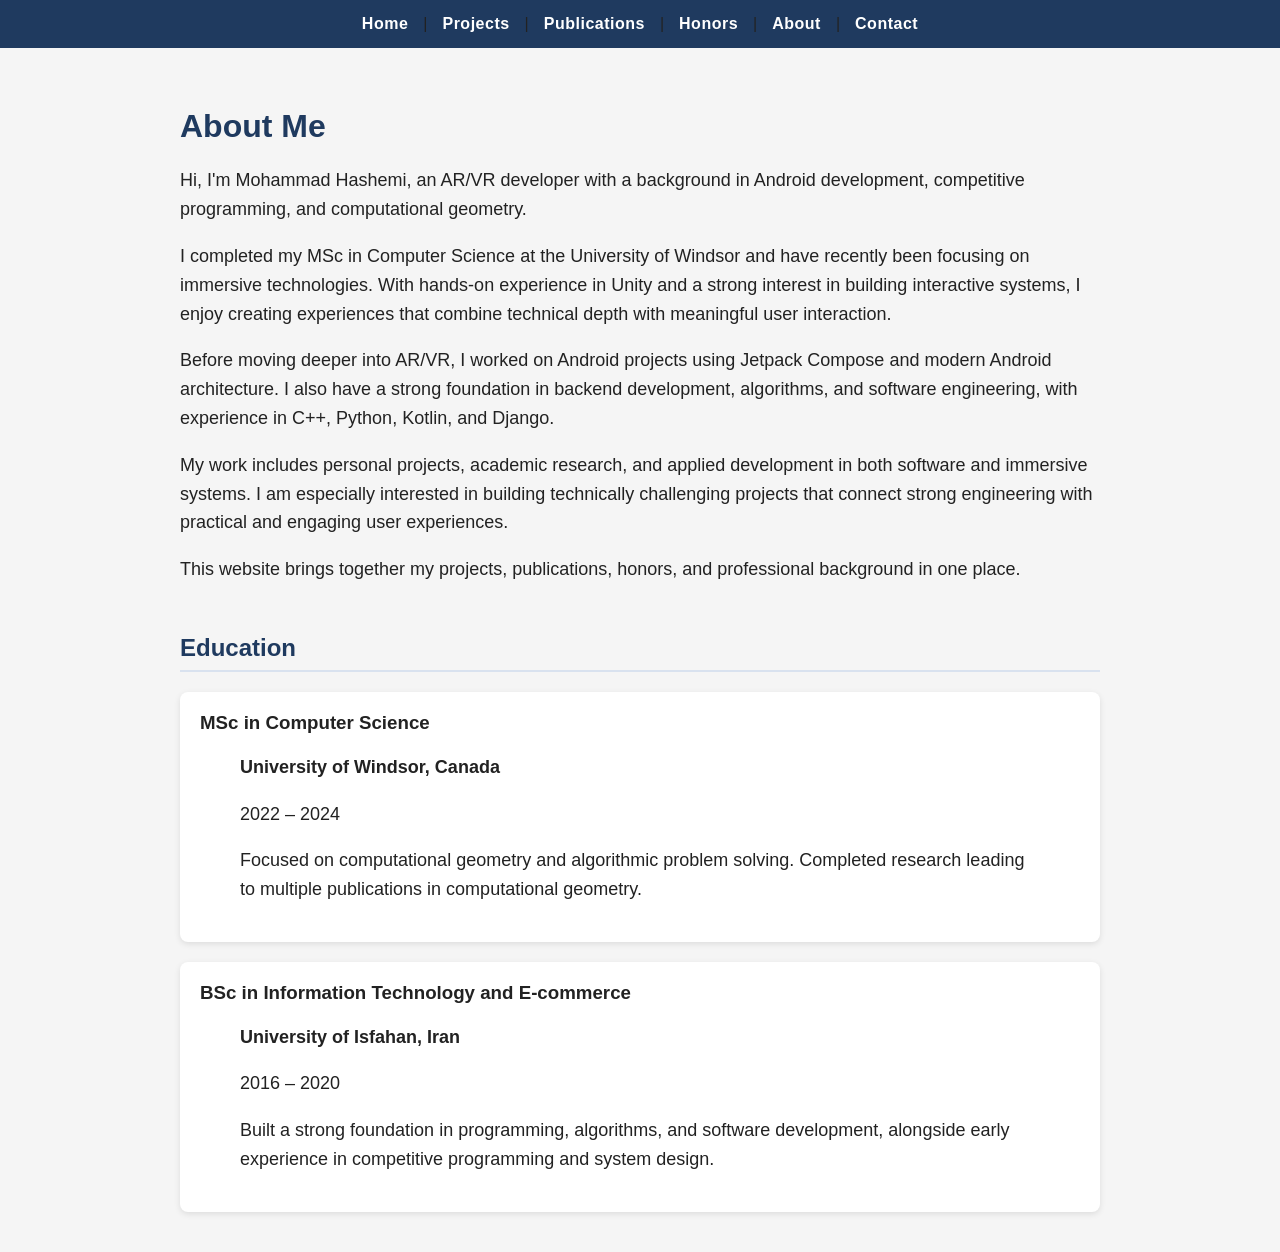
==== about.html @ 41ed2b36 "Update about.html" ====
<!DOCTYPE html>
<html>

<head>
    <title>About</title>
    <meta charset="UTF-8">
    <link rel="stylesheet" href="css/style.css">
</head>

<body>

<nav>
    <a href="index.html">Home</a> |
    <a href="projects.html">Projects</a> |
    <a href="publications.html">Publications</a> |
    <a href="honors.html">Honors</a> |
    <a href="about.html">About</a> |
    <a href="contact.html">Contact</a>
</nav>

<div class="container">
<h1>About Me</h1>

<p>
Hi, I'm Mohammad Hashemi, an AR/VR developer with a background in Android development, competitive programming, and computational geometry.
</p>

<p>
I completed my MSc in Computer Science at the University of Windsor and have recently been focusing on immersive technologies. With hands-on experience in Unity and a strong interest in building interactive systems, I enjoy creating experiences that combine technical depth with meaningful user interaction.
</p>

<p>
Before moving deeper into AR/VR, I worked on Android projects using Jetpack Compose and modern Android architecture. I also have a strong foundation in backend development, algorithms, and software engineering, with experience in C++, Python, Kotlin, and Django.
</p>

<p>
My work includes personal projects, academic research, and applied development in both software and immersive systems. I am especially interested in building technically challenging projects that connect strong engineering with practical and engaging user experiences.
</p>

<p>
This website brings together my projects, publications, honors, and professional background in one place.
</p>
    
<h2>Education</h2>

<div class="project-card">

<h3>MSc in Computer Science</h3>
<p><strong>University of Windsor, Canada</strong></p>
<p>2022 – 2024</p>

<p>
Focused on computational geometry and algorithmic problem solving. 
Completed research leading to multiple publications in computational geometry.
</p>

</div>

<div class="project-card">

<h3>BSc in Information Technology and E-commerce</h3>
<p><strong>University of Isfahan, Iran</strong></p>
<p>2016 – 2020</p>

<p>
Built a strong foundation in programming, algorithms, and software development, alongside early experience in competitive programming and system design.
</p>

</div>
    
</div>

</body>

</html>
---- css/style.css ----
body {
    font-family: Arial, sans-serif;
    margin: 0;
    background-color: #f5f5f5;
    color: #222;
}

nav {
    background-color: #1f3a5f;
    padding: 15px 30px;
    display: flex;
    justify-content: center;
}

nav a {
    color: white;
    text-decoration: none;
    margin: 0 15px;
    font-weight: bold;
    letter-spacing: 0.5px;
}

nav a:hover {
    text-decoration: underline;
    opacity: 0.9;
}

h1, h2, p, ul {
    margin-left: 40px;
    margin-right: 40px;
}

h1 {
    margin-top: 40px;
    color: #1f3a5f;
}

p, li {
    font-size: 18px;
    line-height: 1.6;
}

ul {
    padding-left: 60px;
}

h2 {
    margin-top: 50px;
    color: #1f3a5f;
    border-bottom: 2px solid #d9e2ef;
    padding-bottom: 8px;
}

.project-card {
    background-color: white;
    border-radius: 8px;
    padding: 20px;
    margin: 20px 40px;
    box-shadow: 0 2px 6px rgba(0,0,0,0.1);
    transition: transform 0.2s ease, box-shadow 0.2s ease;
}

.project-card:hover {
    transform: translateY(-3px);
    box-shadow: 0 4px 12px rgba(0,0,0,0.12);
}

.project-card h3 {
    margin-top: 0;
}

.project-card a {
    color: #1f3a5f;
    font-weight: bold;
}

.project-card img,
.project-card video {
    display: block;
    max-width: 100%;
    height: auto;
    margin: 15px 0;
    border-radius: 6px;
}

.container {
    max-width: 1000px;
    margin: 0 auto;
    padding: 20px;
}

.hero {
    background-color: white;
    padding: 40px;
    border-radius: 12px;
    margin-top: 30px;
    box-shadow: 0 2px 8px rgba(0,0,0,0.08);
}

.hero p {
    margin-bottom: 18px;
}

.hero-links a {
    display: inline-block;
    margin-right: 15px;
    text-decoration: none;
    font-weight: bold;
    color: #1f3a5f;
}

.hero-links a:hover {
    text-decoration: underline;
}

.hero-content {
    display: flex;
    align-items: center;
    justify-content: space-between;
    gap: 40px;
}

.hero-text {
    flex: 1;
}

.hero-image img {
    width: 220px;
    height: auto;
    border-radius: 12px;
}

.media-row {
    display: flex;
    flex-wrap: wrap;
    gap: 12px;
    margin: 15px 0;
    justify-content: center;
}

.media-row img {
    width: calc(33.33% - 8px);
    max-width: calc(33.33% - 8px);
    height: auto;
    border-radius: 6px;
}

.media-row video {
    width: 100%;
    max-width: 600px;
    border-radius: 6px;
}

.arvr-media-row {
    display: flex;
    flex-wrap: wrap;
    gap: 12px;
    margin: 15px 0;
    justify-content: center;
}

.arvr-media-row img {
    width: calc(50% - 8px);
    max-width: calc(50% - 8px);
    height: auto;
    object-fit: contain;
    border-radius: 6px;
}

.arvr-media-row video {
    width: 100%;
    max-width: 700px;
    height: auto;
    border-radius: 6px;
}

.projects-grid {
    display: grid;
    grid-template-columns: repeat(auto-fit, minmax(320px, 1fr));
    gap: 24px;
    margin: 25px 40px;
}

.projects-grid .project-card {
    margin: 0;
    height: 100%;
}

html {
    scroll-behavior: smooth;
}

.quick-links a {
    color: #1f3a5f;
    font-weight: bold;
    text-decoration: none;
    margin-right: 12px;
}

.quick-links a:hover {
    text-decoration: underline;
}

.honor-media {
    display: flex;
    flex-direction: column;
    align-items: center;
    gap: 16px;
    margin-top: 15px;
}

.honor-media img {
    max-width: 450px;
    width: auto;
    height: auto;
    border-radius: 6px;
}

.hero-image img {
    display: block;
    box-shadow: 0 4px 14px rgba(0,0,0,0.12);
}

@media (max-width: 800px) {
    .hero-content {
        flex-direction: column-reverse;
        text-align: center;
    }

    .hero-image img {
        width: 180px;
    }
}
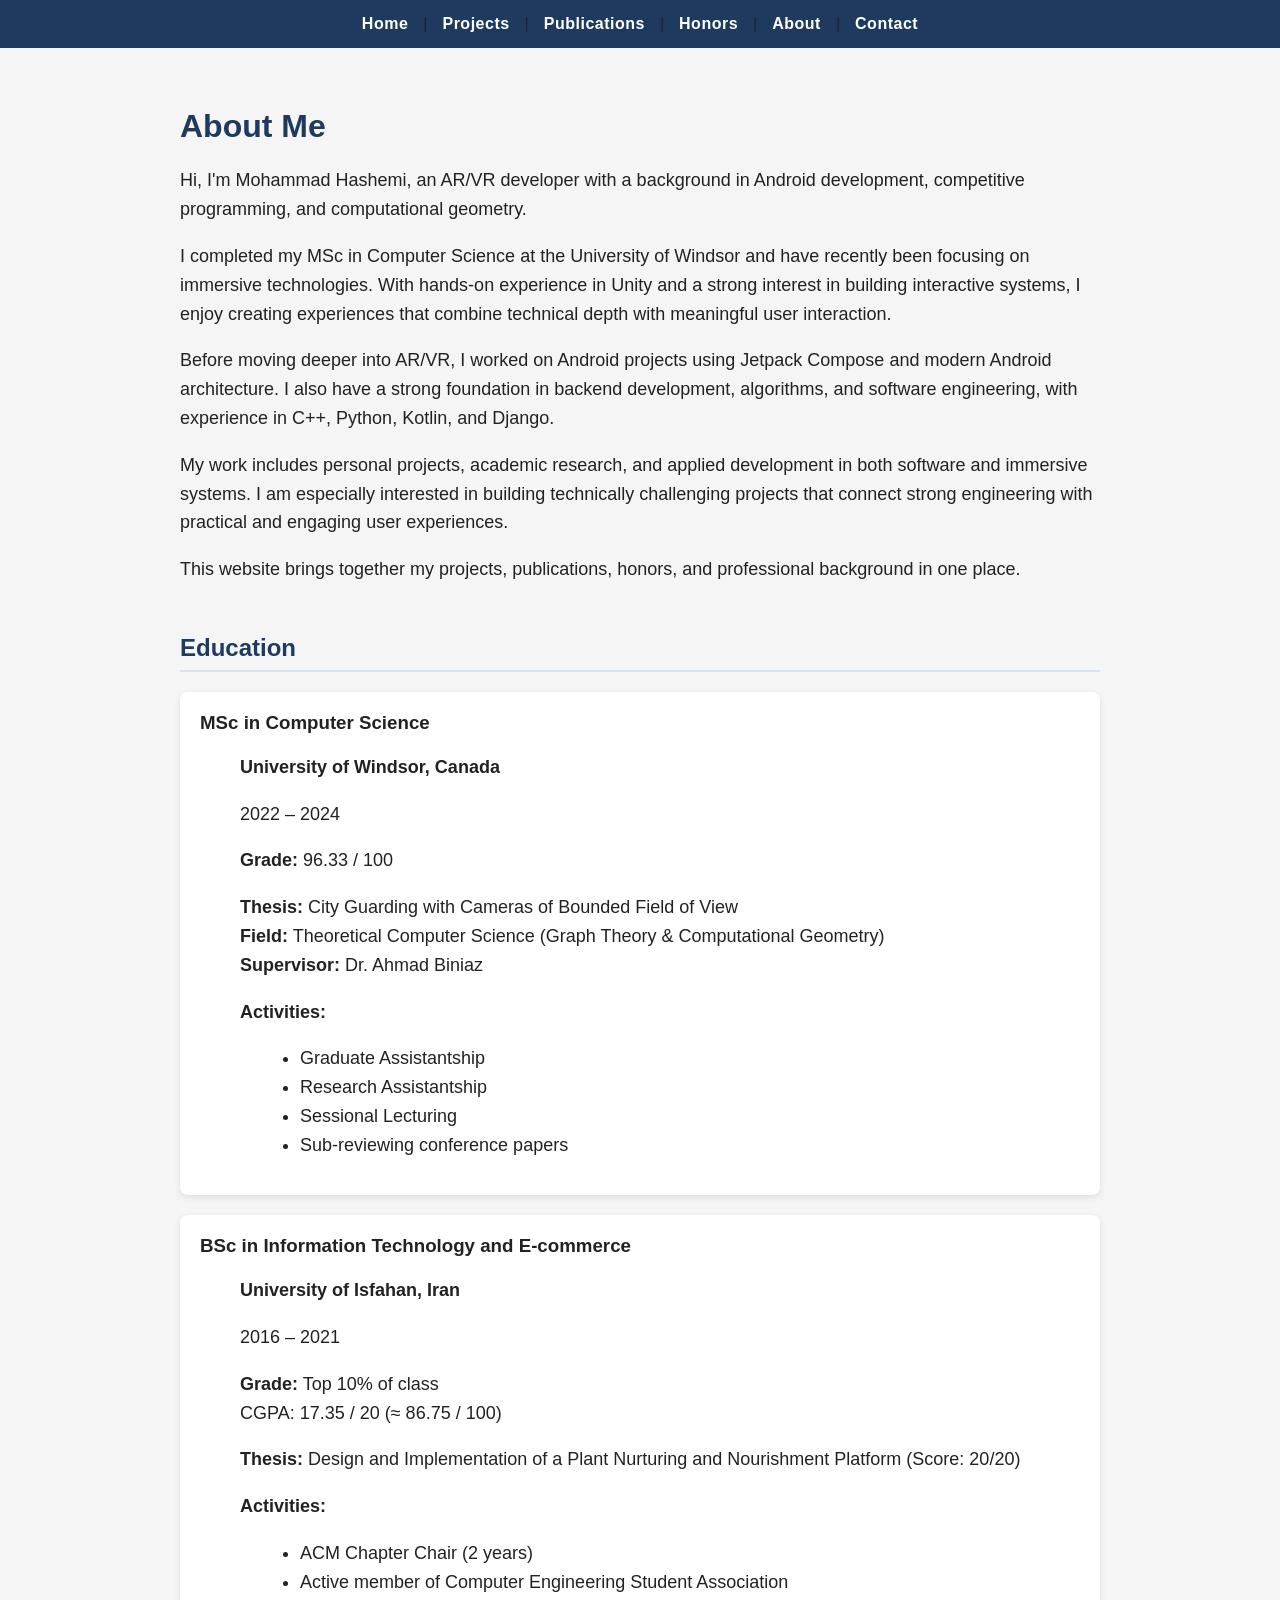
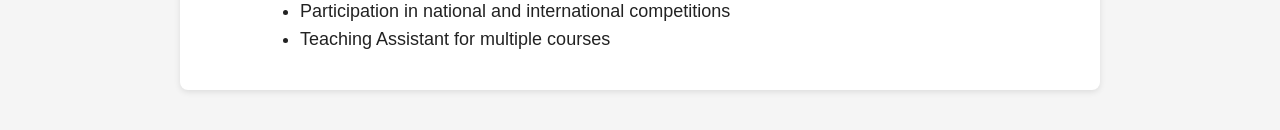
==== commit 7ce80961: "Update about.html" ====
--- a/about.html
+++ b/about.html
@@ -49,10 +49,21 @@
 <p><strong>University of Windsor, Canada</strong></p>
 <p>2022 – 2024</p>
 
+<p><strong>Grade:</strong> 96.33 / 100</p>
+
 <p>
-Focused on computational geometry and algorithmic problem solving. 
-Completed research leading to multiple publications in computational geometry.
+<strong>Thesis:</strong> City Guarding with Cameras of Bounded Field of View<br>
+<strong>Field:</strong> Theoretical Computer Science (Graph Theory & Computational Geometry)<br>
+<strong>Supervisor:</strong> Dr. Ahmad Biniaz
 </p>
+
+<p><strong>Activities:</strong></p>
+<ul>
+    <li>Graduate Assistantship</li>
+    <li>Research Assistantship</li>
+    <li>Sessional Lecturing</li>
+    <li>Sub-reviewing conference papers</li>
+</ul>
 
 </div>
 
@@ -60,11 +71,24 @@
 
 <h3>BSc in Information Technology and E-commerce</h3>
 <p><strong>University of Isfahan, Iran</strong></p>
-<p>2016 – 2020</p>
+<p>2016 – 2021</p>
 
 <p>
-Built a strong foundation in programming, algorithms, and software development, alongside early experience in competitive programming and system design.
+<strong>Grade:</strong> Top 10% of class<br>
+CGPA: 17.35 / 20 (≈ 86.75 / 100)
 </p>
+
+<p>
+<strong>Thesis:</strong> Design and Implementation of a Plant Nurturing and Nourishment Platform (Score: 20/20)
+</p>
+
+<p><strong>Activities:</strong></p>
+<ul>
+    <li>ACM Chapter Chair (2 years)</li>
+    <li>Active member of Computer Engineering Student Association</li>
+    <li>Participation in national and international competitions</li>
+    <li>Teaching Assistant for multiple courses</li>
+</ul>
 
 </div>
     
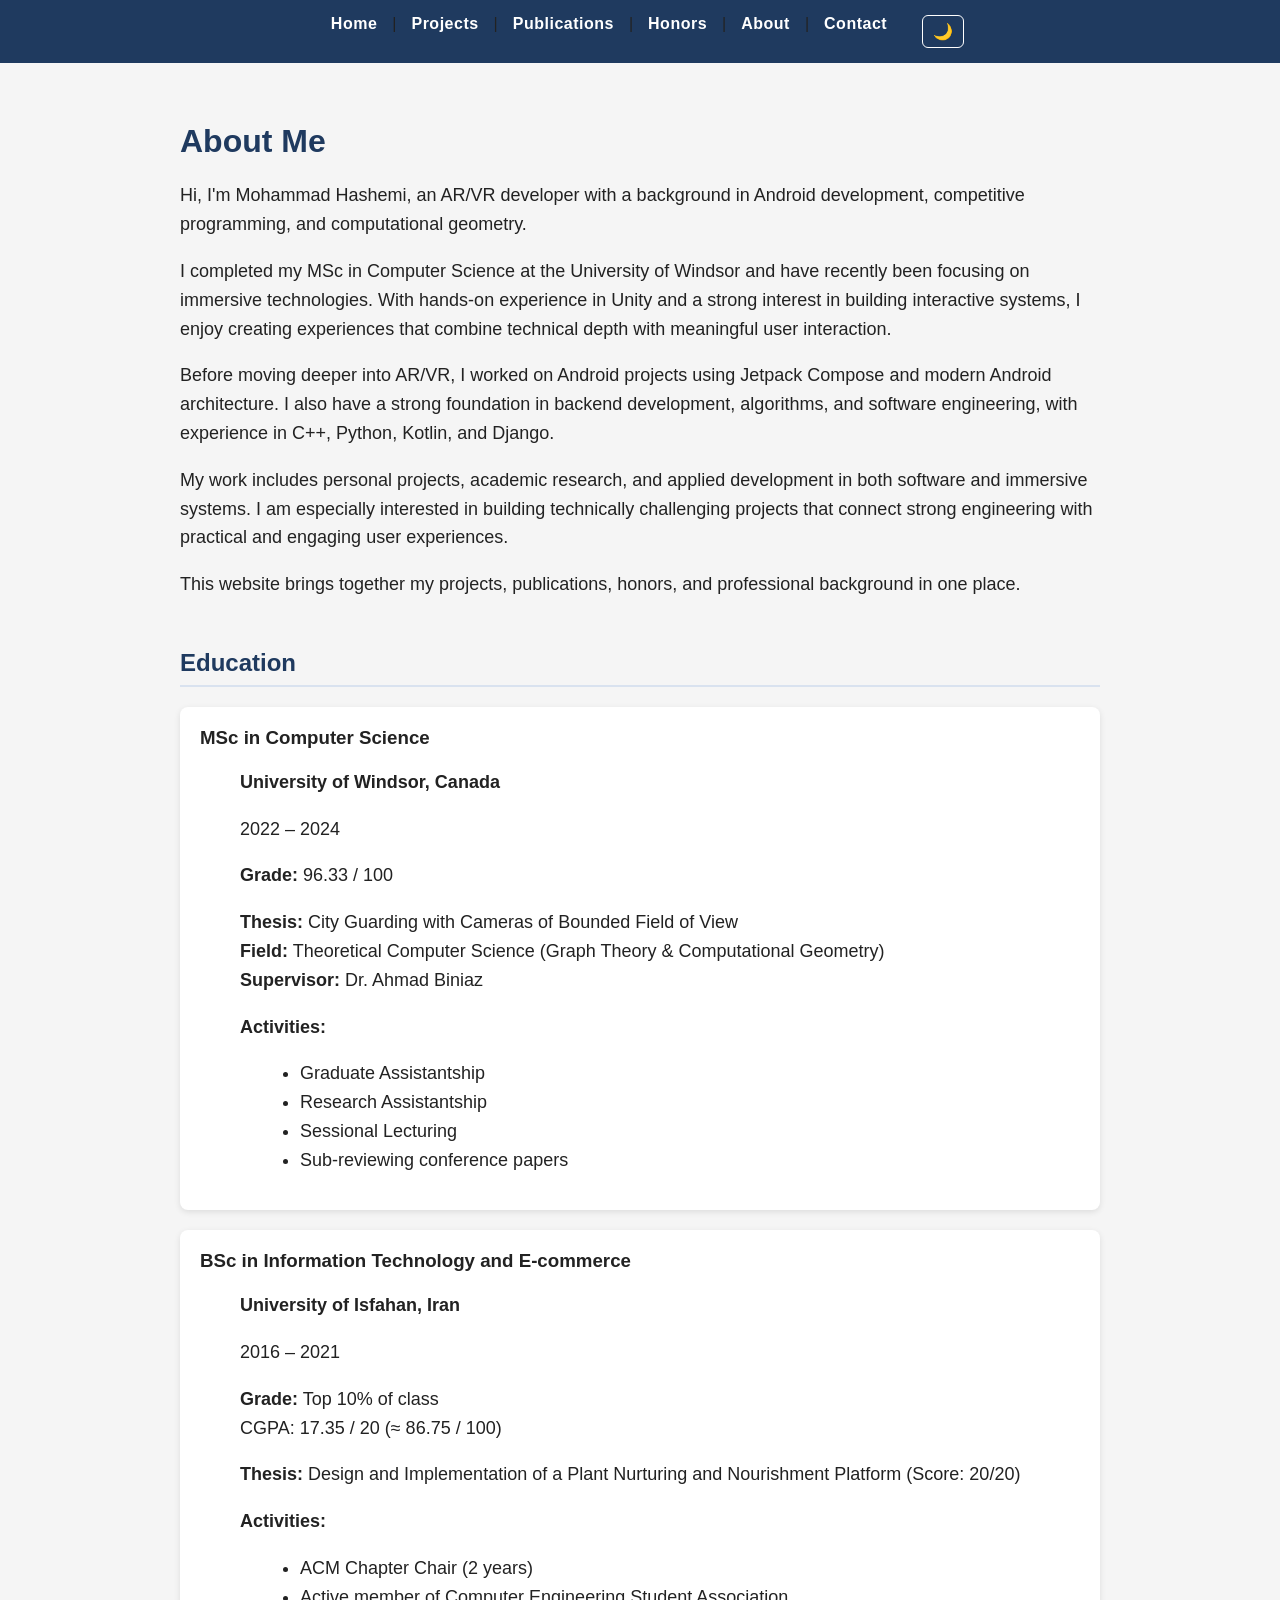
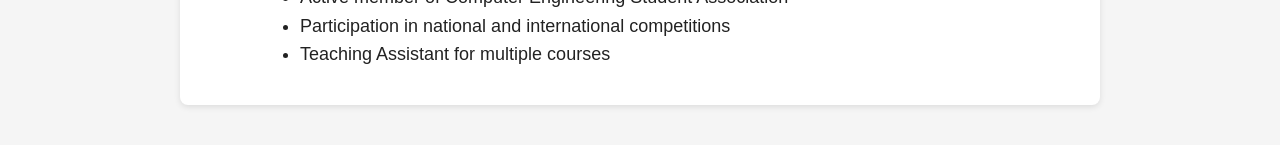
==== commit a48e6247: "Update about.html" ====
--- a/about.html
+++ b/about.html
@@ -16,6 +16,7 @@
     <a href="honors.html">Honors</a> |
     <a href="about.html">About</a> |
     <a href="contact.html">Contact</a>
+    <button id="theme-toggle" type="button">🌙</button>
 </nav>
 
 <div class="container">
@@ -93,7 +94,7 @@
 </div>
     
 </div>
-
+<script src="js/theme.js"></script>
 </body>
 
 </html>
--- a/css/style.css
+++ b/css/style.css
@@ -231,3 +231,71 @@
         width: 180px;
     }
 }
+
+#theme-toggle {
+    margin-left: 20px;
+    background: none;
+    border: 1px solid white;
+    color: white;
+    padding: 6px 10px;
+    border-radius: 6px;
+    cursor: pointer;
+    font-size: 16px;
+}
+
+#theme-toggle:hover {
+    background-color: rgba(255, 255, 255, 0.15);
+}
+
+/* ===== DARK MODE ===== */
+
+body.dark-mode {
+    background-color: #121212;
+    color: #e6e6e6;
+}
+
+/* NAV */
+body.dark-mode nav {
+    background-color: #0b2239;
+}
+
+/* TEXT */
+body.dark-mode p,
+body.dark-mode li {
+    color: #dddddd;
+}
+
+/* HEADINGS */
+body.dark-mode h1,
+body.dark-mode h2 {
+    color: #9ecbff;
+}
+
+/* LINKS */
+body.dark-mode .project-card a,
+body.dark-mode .quick-links a,
+body.dark-mode .hero-links a {
+    color: #9ecbff;
+}
+
+/* CARDS */
+body.dark-mode .project-card,
+body.dark-mode .hero {
+    background-color: #1e1e1e;
+    box-shadow: 0 2px 8px rgba(0,0,0,0.4);
+}
+
+/* SECTION DIVIDER */
+body.dark-mode h2 {
+    border-bottom: 2px solid #2f4358;
+}
+
+/* TOGGLE BUTTON */
+body.dark-mode #theme-toggle {
+    border-color: #dddddd;
+    color: #dddddd;
+}
+
+body.dark-mode #theme-toggle:hover {
+    background-color: rgba(255, 255, 255, 0.1);
+}
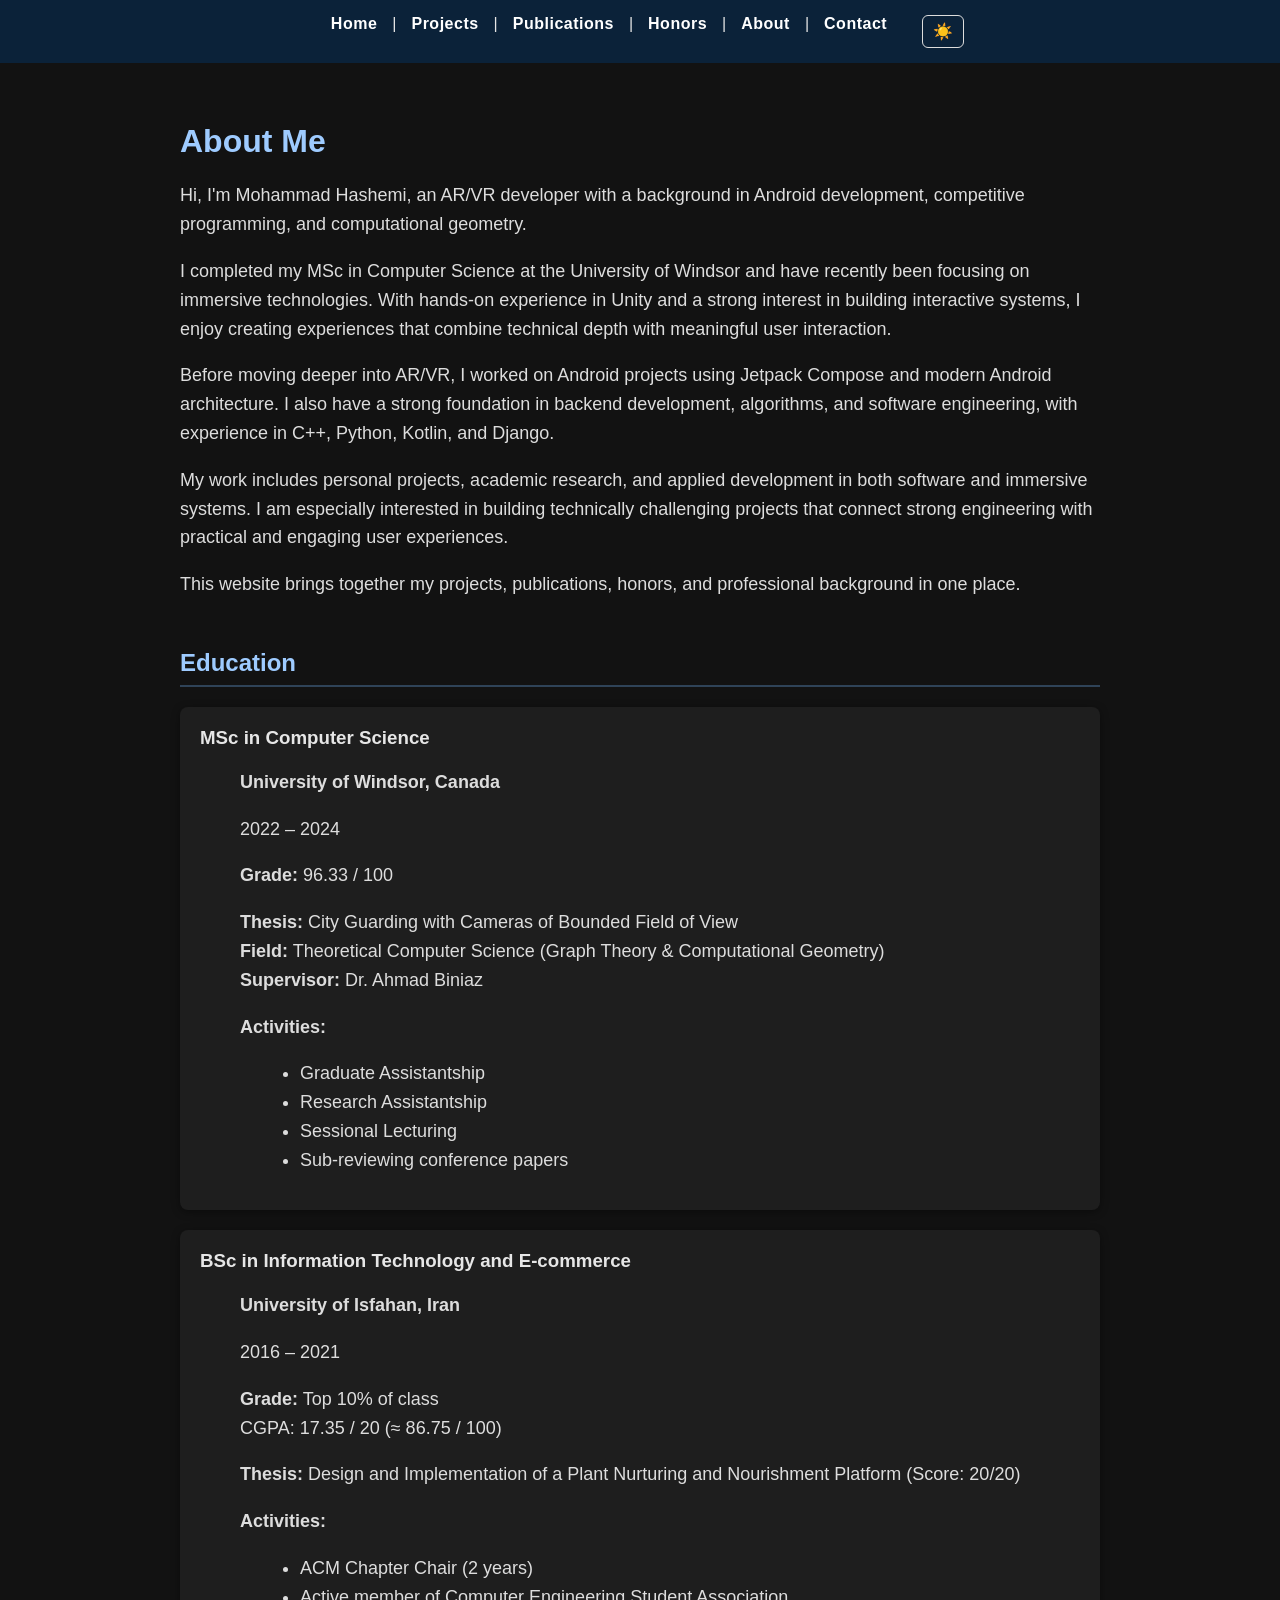
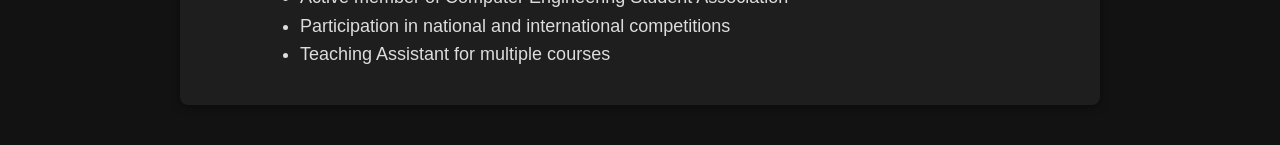
==== commit 48949840: "Update about.html" ====
--- a/about.html
+++ b/about.html
@@ -14,7 +14,7 @@
     <a href="projects.html">Projects</a> |
     <a href="publications.html">Publications</a> |
     <a href="honors.html">Honors</a> |
-    <a href="about.html">About</a> |
+    <a href="about.html" class="active">About</a> |
     <a href="contact.html">Contact</a>
     <button id="theme-toggle" type="button">🌙</button>
 </nav>
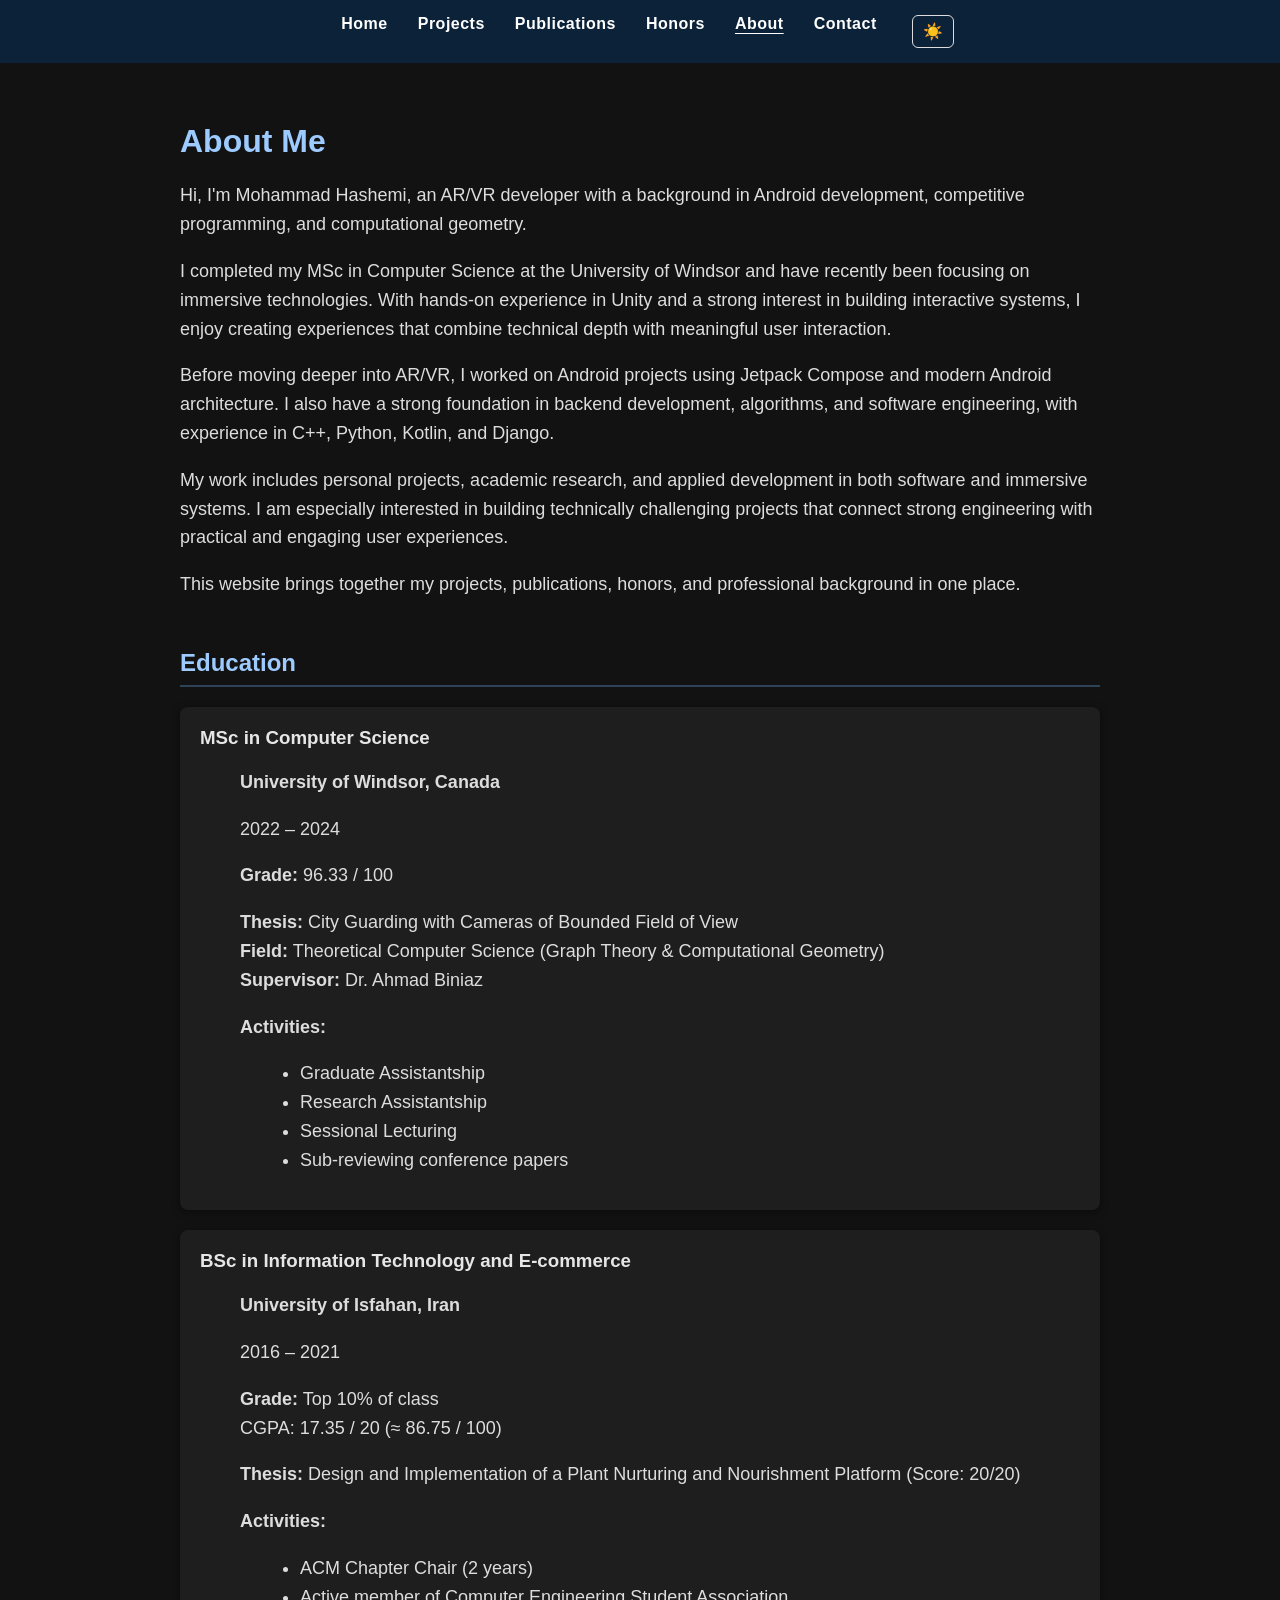
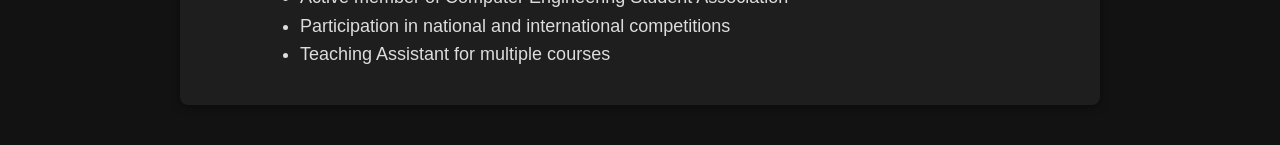
==== commit c02c57e4: "Update about.html" ====
--- a/about.html
+++ b/about.html
@@ -10,11 +10,11 @@
 <body>
 
 <nav>
-    <a href="index.html">Home</a> |
-    <a href="projects.html">Projects</a> |
-    <a href="publications.html">Publications</a> |
-    <a href="honors.html">Honors</a> |
-    <a href="about.html" class="active">About</a> |
+    <a href="index.html">Home</a>
+    <a href="projects.html">Projects</a>
+    <a href="publications.html">Publications</a>
+    <a href="honors.html">Honors</a>
+    <a href="about.html" class="active">About</a>
     <a href="contact.html">Contact</a>
     <button id="theme-toggle" type="button">🌙</button>
 </nav>
--- a/css/style.css
+++ b/css/style.css
@@ -23,6 +23,11 @@
 nav a:hover {
     text-decoration: underline;
     opacity: 0.9;
+}
+
+nav a.active {
+    text-decoration: underline;
+    text-underline-offset: 4px;
 }
 
 h1, h2, p, ul {
@@ -259,6 +264,10 @@
     background-color: #0b2239;
 }
 
+body.dark-mode nav a.active {
+    color: #ffffff;
+}
+
 /* TEXT */
 body.dark-mode p,
 body.dark-mode li {
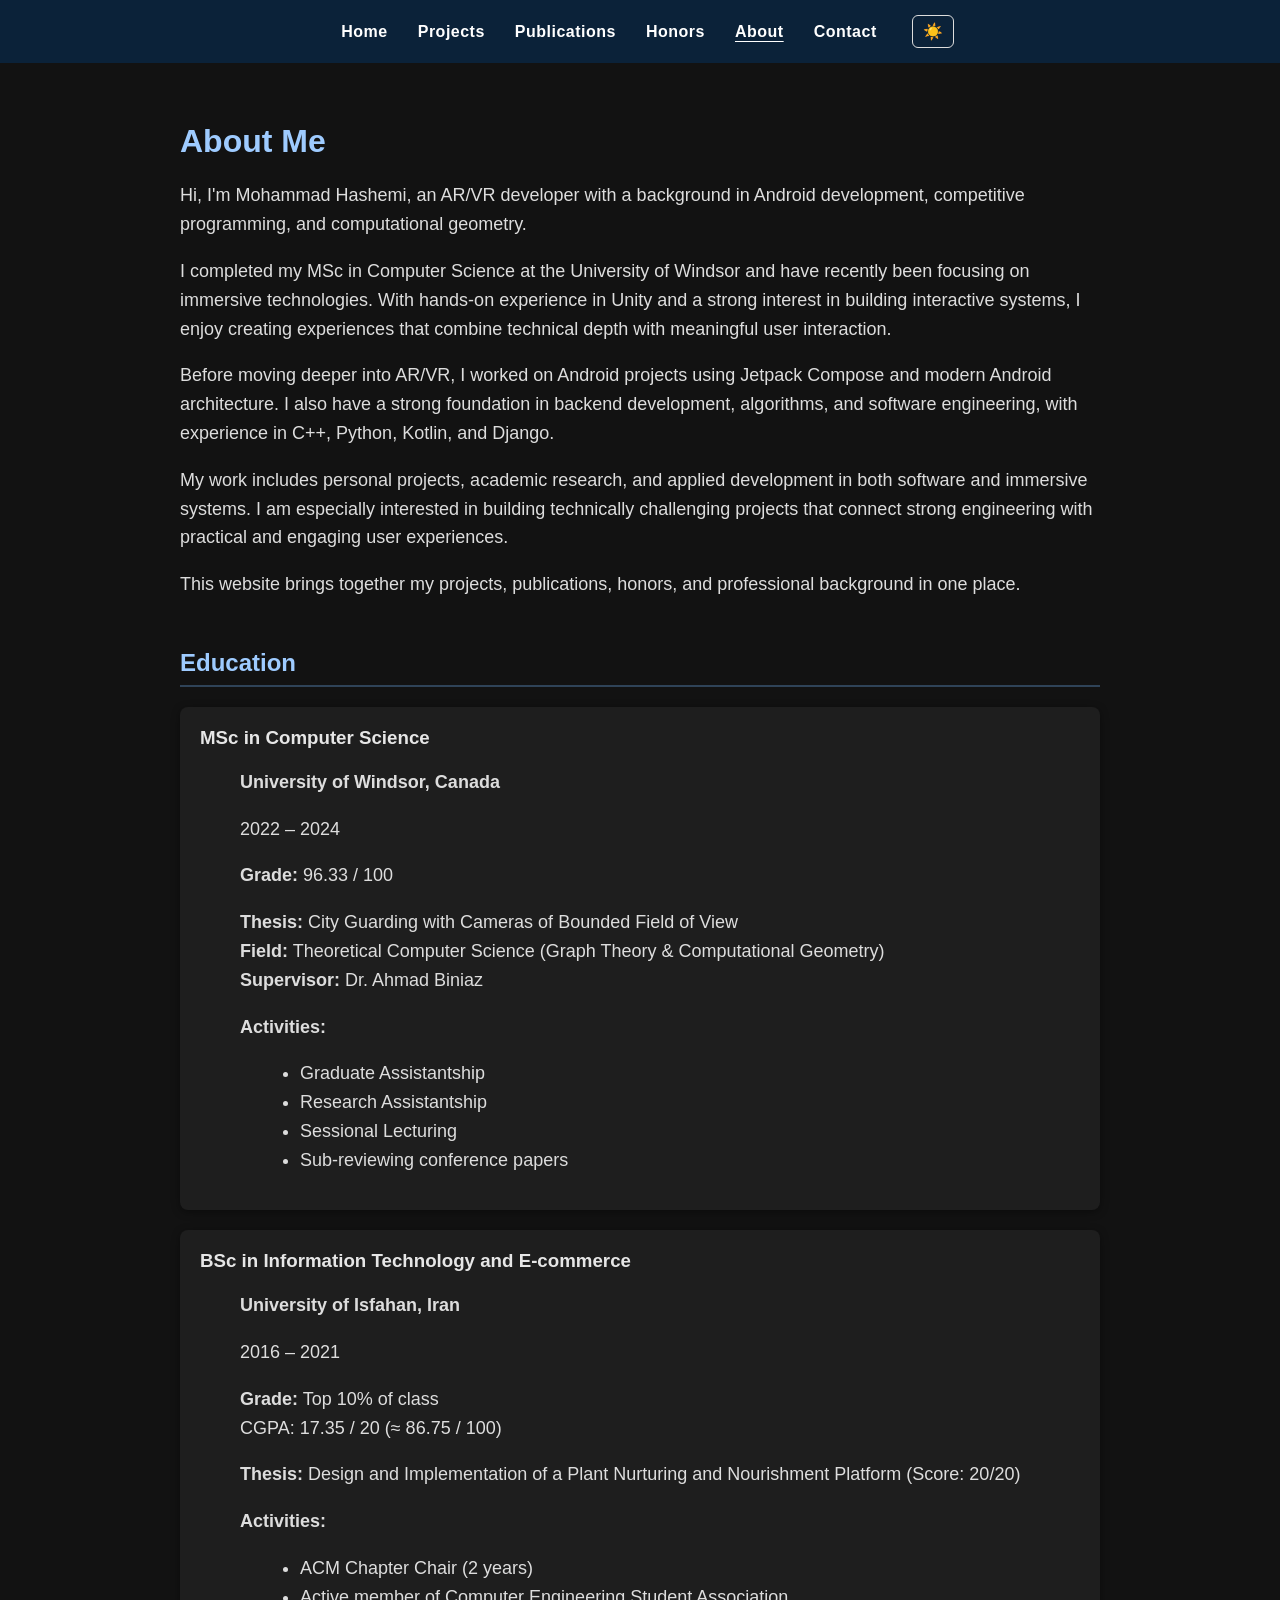
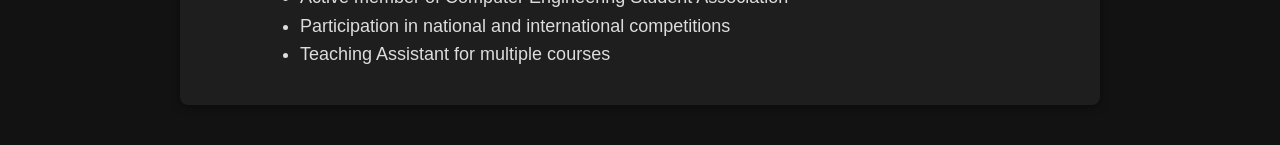
==== commit be60a32f: "Update about.html" ====
--- a/about.html
+++ b/about.html
@@ -4,6 +4,7 @@
 <head>
     <title>About</title>
     <meta charset="UTF-8">
+    <meta name="viewport" content="width=device-width, initial-scale=1.0">
     <link rel="stylesheet" href="css/style.css">
 </head>
 
--- a/css/style.css
+++ b/css/style.css
@@ -5,11 +5,21 @@
     color: #222;
 }
 
+html {
+    scroll-behavior: smooth;
+}
+
+a {
+    transition: color 0.2s ease;
+}
+
 nav {
     background-color: #1f3a5f;
-    padding: 15px 30px;
+    padding: 15px 20px;
     display: flex;
     justify-content: center;
+    align-items: center;
+    flex-wrap: wrap;
 }
 
 nav a {
@@ -18,6 +28,7 @@
     margin: 0 15px;
     font-weight: bold;
     letter-spacing: 0.5px;
+    transition: color 0.2s ease, opacity 0.2s ease;
 }
 
 nav a:hover {
@@ -28,213 +39,6 @@
 nav a.active {
     text-decoration: underline;
     text-underline-offset: 4px;
-}
-
-h1, h2, p, ul {
-    margin-left: 40px;
-    margin-right: 40px;
-}
-
-h1 {
-    margin-top: 40px;
-    color: #1f3a5f;
-}
-
-p, li {
-    font-size: 18px;
-    line-height: 1.6;
-}
-
-ul {
-    padding-left: 60px;
-}
-
-h2 {
-    margin-top: 50px;
-    color: #1f3a5f;
-    border-bottom: 2px solid #d9e2ef;
-    padding-bottom: 8px;
-}
-
-.project-card {
-    background-color: white;
-    border-radius: 8px;
-    padding: 20px;
-    margin: 20px 40px;
-    box-shadow: 0 2px 6px rgba(0,0,0,0.1);
-    transition: transform 0.2s ease, box-shadow 0.2s ease;
-}
-
-.project-card:hover {
-    transform: translateY(-3px);
-    box-shadow: 0 4px 12px rgba(0,0,0,0.12);
-}
-
-.project-card h3 {
-    margin-top: 0;
-}
-
-.project-card a {
-    color: #1f3a5f;
-    font-weight: bold;
-}
-
-.project-card img,
-.project-card video {
-    display: block;
-    max-width: 100%;
-    height: auto;
-    margin: 15px 0;
-    border-radius: 6px;
-}
-
-.container {
-    max-width: 1000px;
-    margin: 0 auto;
-    padding: 20px;
-}
-
-.hero {
-    background-color: white;
-    padding: 40px;
-    border-radius: 12px;
-    margin-top: 30px;
-    box-shadow: 0 2px 8px rgba(0,0,0,0.08);
-}
-
-.hero p {
-    margin-bottom: 18px;
-}
-
-.hero-links a {
-    display: inline-block;
-    margin-right: 15px;
-    text-decoration: none;
-    font-weight: bold;
-    color: #1f3a5f;
-}
-
-.hero-links a:hover {
-    text-decoration: underline;
-}
-
-.hero-content {
-    display: flex;
-    align-items: center;
-    justify-content: space-between;
-    gap: 40px;
-}
-
-.hero-text {
-    flex: 1;
-}
-
-.hero-image img {
-    width: 220px;
-    height: auto;
-    border-radius: 12px;
-}
-
-.media-row {
-    display: flex;
-    flex-wrap: wrap;
-    gap: 12px;
-    margin: 15px 0;
-    justify-content: center;
-}
-
-.media-row img {
-    width: calc(33.33% - 8px);
-    max-width: calc(33.33% - 8px);
-    height: auto;
-    border-radius: 6px;
-}
-
-.media-row video {
-    width: 100%;
-    max-width: 600px;
-    border-radius: 6px;
-}
-
-.arvr-media-row {
-    display: flex;
-    flex-wrap: wrap;
-    gap: 12px;
-    margin: 15px 0;
-    justify-content: center;
-}
-
-.arvr-media-row img {
-    width: calc(50% - 8px);
-    max-width: calc(50% - 8px);
-    height: auto;
-    object-fit: contain;
-    border-radius: 6px;
-}
-
-.arvr-media-row video {
-    width: 100%;
-    max-width: 700px;
-    height: auto;
-    border-radius: 6px;
-}
-
-.projects-grid {
-    display: grid;
-    grid-template-columns: repeat(auto-fit, minmax(320px, 1fr));
-    gap: 24px;
-    margin: 25px 40px;
-}
-
-.projects-grid .project-card {
-    margin: 0;
-    height: 100%;
-}
-
-html {
-    scroll-behavior: smooth;
-}
-
-.quick-links a {
-    color: #1f3a5f;
-    font-weight: bold;
-    text-decoration: none;
-    margin-right: 12px;
-}
-
-.quick-links a:hover {
-    text-decoration: underline;
-}
-
-.honor-media {
-    display: flex;
-    flex-direction: column;
-    align-items: center;
-    gap: 16px;
-    margin-top: 15px;
-}
-
-.honor-media img {
-    max-width: 450px;
-    width: auto;
-    height: auto;
-    border-radius: 6px;
-}
-
-.hero-image img {
-    display: block;
-    box-shadow: 0 4px 14px rgba(0,0,0,0.12);
-}
-
-@media (max-width: 800px) {
-    .hero-content {
-        flex-direction: column-reverse;
-        text-align: center;
-    }
-
-    .hero-image img {
-        width: 180px;
-    }
 }
 
 #theme-toggle {
@@ -246,10 +50,232 @@
     border-radius: 6px;
     cursor: pointer;
     font-size: 16px;
+    transition: transform 0.15s ease, background-color 0.2s ease;
 }
 
 #theme-toggle:hover {
     background-color: rgba(255, 255, 255, 0.15);
+    transform: translateY(-1px);
+}
+
+.container {
+    max-width: 1000px;
+    margin: 0 auto;
+    padding: 20px;
+}
+
+h1, h2, p, ul {
+    margin-left: 40px;
+    margin-right: 40px;
+}
+
+h1 {
+    margin-top: 40px;
+    color: #1f3a5f;
+}
+
+h2 {
+    margin-top: 50px;
+    color: #1f3a5f;
+    border-bottom: 2px solid #d9e2ef;
+    padding-bottom: 8px;
+}
+
+p, li {
+    font-size: 18px;
+    line-height: 1.6;
+}
+
+ul {
+    padding-left: 60px;
+}
+
+.project-card {
+    background-color: white;
+    border-radius: 8px;
+    padding: 20px;
+    margin: 20px 40px;
+    box-shadow: 0 2px 6px rgba(0, 0, 0, 0.1);
+    transition: transform 0.2s ease, box-shadow 0.2s ease;
+}
+
+.project-card:hover {
+    transform: translateY(-3px);
+    box-shadow: 0 4px 12px rgba(0, 0, 0, 0.12);
+}
+
+.project-card h3 {
+    margin-top: 0;
+}
+
+.project-card a {
+    color: #1f3a5f;
+    font-weight: bold;
+}
+
+.project-card img,
+.project-card video {
+    display: block;
+    max-width: 100%;
+    height: auto;
+    margin: 15px 0;
+    border-radius: 6px;
+}
+
+.hero {
+    background-color: white;
+    padding: 40px;
+    border-radius: 12px;
+    margin-top: 30px;
+    box-shadow: 0 2px 8px rgba(0, 0, 0, 0.08);
+}
+
+.hero p {
+    margin-bottom: 18px;
+}
+
+.hero-content {
+    display: flex;
+    align-items: center;
+    justify-content: space-between;
+    gap: 40px;
+}
+
+.hero-text {
+    flex: 1;
+}
+
+.hero-links a {
+    display: inline-block;
+    margin-right: 15px;
+    text-decoration: none;
+    font-weight: bold;
+    color: #1f3a5f;
+}
+
+.hero-links a:hover {
+    text-decoration: underline;
+}
+
+.hero-image img {
+    display: block;
+    width: 220px;
+    height: auto;
+    border-radius: 12px;
+    box-shadow: 0 4px 14px rgba(0, 0, 0, 0.12);
+}
+
+.media-row {
+    display: flex;
+    flex-wrap: wrap;
+    gap: 12px;
+    margin: 15px 0;
+    justify-content: center;
+}
+
+.media-row img {
+    width: calc(33.33% - 8px);
+    max-width: calc(33.33% - 8px);
+    height: auto;
+    border-radius: 6px;
+}
+
+.media-row video {
+    width: 100%;
+    max-width: 600px;
+    border-radius: 6px;
+}
+
+.arvr-media-row {
+    display: flex;
+    flex-wrap: wrap;
+    gap: 12px;
+    margin: 15px 0;
+    justify-content: center;
+}
+
+.arvr-media-row img {
+    width: calc(50% - 8px);
+    max-width: calc(50% - 8px);
+    height: auto;
+    object-fit: contain;
+    border-radius: 6px;
+}
+
+.arvr-media-row video {
+    width: 100%;
+    max-width: 700px;
+    height: auto;
+    border-radius: 6px;
+}
+
+.quick-links a {
+    color: #1f3a5f;
+    font-weight: bold;
+    text-decoration: none;
+    margin-right: 12px;
+}
+
+.quick-links a:hover {
+    text-decoration: underline;
+}
+
+.honor-media {
+    display: flex;
+    flex-direction: column;
+    align-items: center;
+    gap: 16px;
+    margin-top: 15px;
+}
+
+.honor-media img {
+    max-width: 450px;
+    width: auto;
+    height: auto;
+    border-radius: 6px;
+}
+
+.projects-grid {
+    display: grid;
+    grid-template-columns: repeat(auto-fit, minmax(320px, 1fr));
+    gap: 24px;
+    margin: 25px 40px;
+}
+
+.projects-grid .project-card {
+    margin: 0;
+    height: 100%;
+}
+
+@media (max-width: 800px) {
+    .hero-content {
+        flex-direction: column-reverse;
+        text-align: center;
+    }
+
+    .hero-image img {
+        width: 180px;
+    }
+
+    .media-row img {
+        width: calc(50% - 8px);
+        max-width: calc(50% - 8px);
+    }
+
+    .arvr-media-row img {
+        width: 100%;
+        max-width: 100%;
+    }
+}
+
+@media (max-width: 700px) {
+    nav a {
+        margin: 8px 10px;
+    }
+
+    #theme-toggle {
+        margin-top: 10px;
+    }
 }
 
 /* ===== DARK MODE ===== */
@@ -259,7 +285,6 @@
     color: #e6e6e6;
 }
 
-/* NAV */
 body.dark-mode nav {
     background-color: #0b2239;
 }
@@ -268,38 +293,32 @@
     color: #ffffff;
 }
 
-/* TEXT */
 body.dark-mode p,
 body.dark-mode li {
     color: #dddddd;
 }
 
-/* HEADINGS */
 body.dark-mode h1,
 body.dark-mode h2 {
     color: #9ecbff;
 }
 
-/* LINKS */
 body.dark-mode .project-card a,
 body.dark-mode .quick-links a,
 body.dark-mode .hero-links a {
     color: #9ecbff;
 }
 
-/* CARDS */
 body.dark-mode .project-card,
 body.dark-mode .hero {
     background-color: #1e1e1e;
-    box-shadow: 0 2px 8px rgba(0,0,0,0.4);
-}
-
-/* SECTION DIVIDER */
+    box-shadow: 0 2px 8px rgba(0, 0, 0, 0.4);
+}
+
 body.dark-mode h2 {
     border-bottom: 2px solid #2f4358;
 }
 
-/* TOGGLE BUTTON */
 body.dark-mode #theme-toggle {
     border-color: #dddddd;
     color: #dddddd;
